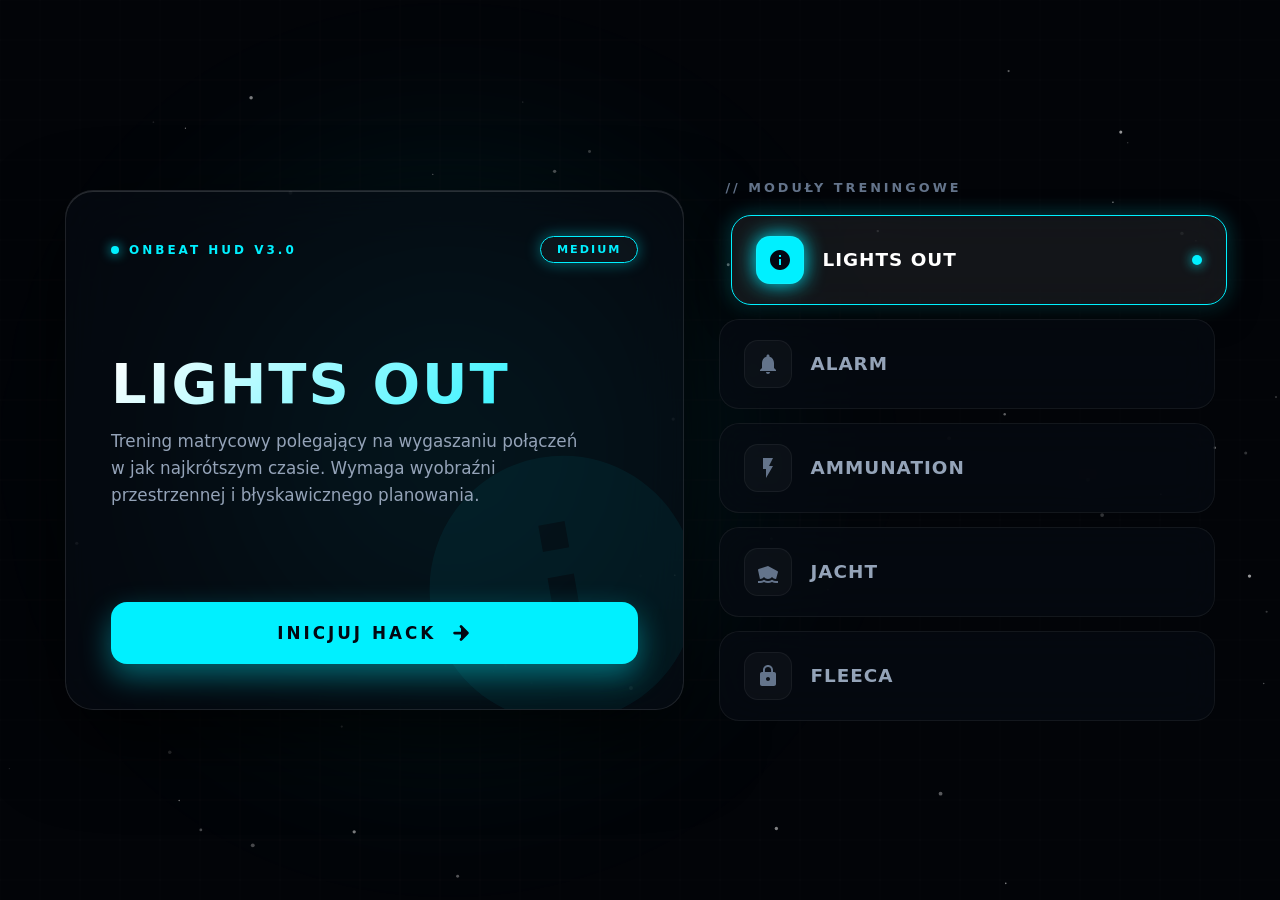
==== index.html @ 4d0a1294 "Update index.html" ====
<!DOCTYPE html>
<html lang="pl">
<head>
  <meta charset="UTF-8">
  <meta name="viewport" content="width=device-width, initial-scale=1.0">
  <title>ONBEAT.GG // CYBER SYSTEM 3.0</title>
  <style>
    :root {
      --primary: #00f0ff;
      --primary-glow: rgba(0, 240, 255, 0.4);
      --bg-dark: #020408;
      --panel-bg: rgba(8, 12, 20, 0.6);
      --border: rgba(255, 255, 255, 0.08);
      --font-main: 'Segoe UI', system-ui, -apple-system, sans-serif;
    }

    * {
      box-sizing: border-box;
      margin: 0;
      padding: 0;
      font-family: var(--font-main);
      user-select: none;
    }

    body {
      background-color: var(--bg-dark);
      color: #fff;
      min-height: 100vh;
      display: flex;
      align-items: center;
      justify-content: center;
      padding: 30px 20px;
      overflow-x: hidden;
      position: relative;
    }

    /* Ambient Spotlight */
    .ambient-glow {
      position: fixed;
      width: 700px;
      height: 700px;
      background: radial-gradient(circle, var(--primary-glow) 0%, transparent 70%);
      top: 50%;
      left: 35%;
      transform: translate(-50%, -50%);
      pointer-events: none;
      z-index: 0;
      transition: background 0.8s cubic-bezier(0.16, 1, 0.3, 1);
      filter: blur(100px);
      opacity: 0.5;
    }

    #bgCanvas {
      position: fixed;
      top: 0; left: 0;
      width: 100%; height: 100%;
      z-index: 0;
      pointer-events: none;
    }

    /* MAIN CONTAINER */
    .dashboard {
      position: relative;
      z-index: 1;
      width: 100%;
      max-width: 1150px;
      display: grid;
      grid-template-columns: 1.25fr 1fr;
      gap: 35px;
      align-items: center;
    }

    /* SHOWCASE PANEL (LEWY) */
    .showcase-panel {
      background: var(--panel-bg);
      backdrop-filter: blur(30px);
      -webkit-backdrop-filter: blur(30px);
      border: 1px solid rgba(255, 255, 255, 0.1);
      border-radius: 28px;
      padding: 45px;
      display: flex;
      flex-direction: column;
      justify-content: space-between;
      min-height: 520px;
      position: relative;
      overflow: hidden;
      box-shadow: 0 30px 80px rgba(0, 0, 0, 0.8), inset 0 1px 0 rgba(255, 255, 255, 0.15);
      transition: all 0.5s cubic-bezier(0.16, 1, 0.3, 1);
    }

    /* Holograficzne Tło w Panelu */
    .holo-bg-icon {
      position: absolute;
      right: -40px;
      bottom: -40px;
      width: 320px;
      height: 320px;
      color: var(--primary);
      opacity: 0.05;
      pointer-events: none;
      transition: all 0.6s ease;
      transform: rotate(-10deg);
    }

    .holo-bg-icon svg {
      width: 100%; height: 100%;
      fill: currentColor;
    }

    .showcase-header {
      display: flex;
      justify-content: space-between;
      align-items: center;
      z-index: 2;
    }

    .sys-tag {
      font-size: 0.75rem;
      font-weight: 800;
      letter-spacing: 3px;
      color: var(--primary);
      text-transform: uppercase;
      display: flex;
      align-items: center;
      gap: 10px;
      transition: color 0.5s ease;
    }

    .sys-dot {
      width: 8px;
      height: 8px;
      background-color: var(--primary);
      border-radius: 50%;
      box-shadow: 0 0 12px var(--primary);
      animation: pulse 1.8s infinite;
      transition: background-color 0.5s ease, box-shadow 0.5s ease;
    }

    @keyframes pulse {
      0%, 100% { opacity: 1; transform: scale(1); }
      50% { opacity: 0.3; transform: scale(0.8); }
    }

    .difficulty-badge {
      font-size: 0.7rem;
      font-weight: 900;
      letter-spacing: 2px;
      padding: 6px 16px;
      border-radius: 30px;
      text-transform: uppercase;
      background: rgba(255, 255, 255, 0.03);
      border: 1px solid var(--primary);
      color: var(--primary);
      box-shadow: 0 0 15px var(--primary-glow);
      transition: all 0.5s ease;
    }

    .showcase-content {
      margin: 40px 0;
      z-index: 2;
    }

    .showcase-title {
      font-size: 3.5rem;
      font-weight: 900;
      letter-spacing: 2px;
      text-transform: uppercase;
      line-height: 1;
      margin-bottom: 16px;
      background: linear-gradient(135deg, #ffffff 0%, var(--primary) 100%);
      -webkit-background-clip: text;
      -webkit-text-fill-color: transparent;
      transition: all 0.5s ease;
    }

    .showcase-desc {
      color: #94a3b8;
      font-size: 1.05rem;
      line-height: 1.6;
      max-width: 92%;
      font-weight: 400;
    }

    /* Przycisk Launchera */
    .launch-btn {
      display: flex;
      align-items: center;
      justify-content: center;
      gap: 14px;
      width: 100%;
      padding: 20px;
      background: var(--primary);
      color: #030712;
      font-size: 1.05rem;
      font-weight: 900;
      letter-spacing: 3px;
      text-transform: uppercase;
      text-decoration: none;
      border-radius: 16px;
      box-shadow: 0 12px 30px var(--primary-glow);
      transition: all 0.4s cubic-bezier(0.175, 0.885, 0.32, 1.275);
      z-index: 2;
      position: relative;
      overflow: hidden;
    }

    .launch-btn::before {
      content: '';
      position: absolute;
      top: 0; left: -100%;
      width: 100%; height: 100%;
      background: linear-gradient(90deg, transparent, rgba(255,255,255,0.4), transparent);
      transition: left 0.6s ease;
    }

    .launch-btn:hover::before {
      left: 100%;
    }

    .launch-btn:hover {
      transform: translateY(-4px) scale(1.02);
      box-shadow: 0 20px 40px var(--primary-glow);
      background: #ffffff;
    }

    .launch-btn svg {
      width: 22px;
      height: 22px;
      fill: currentColor;
      transition: transform 0.3s ease;
    }

    .launch-btn:hover svg {
      transform: translateX(6px);
    }

    /* SELECTOR PANEL (PRAWY) */
    .selector-panel {
      display: flex;
      flex-direction: column;
      gap: 14px;
    }

    .selector-title {
      font-size: 0.8rem;
      font-weight: 800;
      letter-spacing: 3px;
      color: #64748b;
      text-transform: uppercase;
      margin-bottom: 6px;
      padding-left: 6px;
    }

    .option-card {
      background: var(--panel-bg);
      backdrop-filter: blur(20px);
      -webkit-backdrop-filter: blur(20px);
      border: 1px solid rgba(255, 255, 255, 0.06);
      border-radius: 20px;
      padding: 20px 24px;
      display: flex;
      align-items: center;
      justify-content: space-between;
      cursor: pointer;
      transition: all 0.35s cubic-bezier(0.16, 1, 0.3, 1);
      position: relative;
      overflow: hidden;
    }

    .option-info {
      display: flex;
      align-items: center;
      gap: 18px;
    }

    .option-icon {
      width: 48px;
      height: 48px;
      border-radius: 14px;
      background: rgba(255, 255, 255, 0.03);
      border: 1px solid rgba(255, 255, 255, 0.05);
      display: flex;
      align-items: center;
      justify-content: center;
      color: #64748b;
      transition: all 0.35s ease;
    }

    .option-icon svg {
      width: 24px;
      height: 24px;
      fill: currentColor;
    }

    .option-name {
      font-size: 1.15rem;
      font-weight: 800;
      letter-spacing: 1px;
      color: #94a3b8;
      transition: color 0.35s ease;
    }

    /* Stan Aktywny / Hover */
    .option-card:hover {
      background: rgba(255, 255, 255, 0.05);
      border-color: rgba(255, 255, 255, 0.15);
      transform: translateX(8px);
    }

    .option-card.active {
      background: rgba(255, 255, 255, 0.07);
      border-color: var(--opt-color);
      box-shadow: 0 10px 30px rgba(0, 0, 0, 0.5), 0 0 20px var(--opt-glow);
      transform: translateX(12px);
    }

    .option-card.active .option-icon {
      background: var(--opt-color);
      color: #030712;
      box-shadow: 0 0 20px var(--opt-color);
    }

    .option-card.active .option-name {
      color: #ffffff;
    }

    .active-indicator {
      width: 10px;
      height: 10px;
      border-radius: 50%;
      background: var(--opt-color);
      opacity: 0;
      box-shadow: 0 0 12px var(--opt-color);
      transition: all 0.35s ease;
      transform: scale(0.5);
    }

    .option-card.active .active-indicator {
      opacity: 1;
      transform: scale(1);
    }

    @media (max-width: 950px) {
      .dashboard { grid-template-columns: 1fr; }
      .showcase-panel { min-height: auto; padding: 35px; }
      .showcase-title { font-size: 2.6rem; }
      .option-card.active { transform: translateX(0) translateY(-4px); }
    }
  </style>
</head>
<body>

  <div class="ambient-glow" id="ambientGlow"></div>
  <canvas id="bgCanvas"></canvas>

  <div class="dashboard">

    <!-- SHOWCASE PANEL (LEWY) -->
    <div class="showcase-panel" id="showcasePanel">
      
      <div class="holo-bg-icon" id="holoBg">
        <svg id="holoSvg" viewBox="0 0 24 24"><path d="M12 2C6.48 2 2 6.48 2 12s4.48 10 10 10 10-4.48 10-10S17.52 2 12 2zm1 15h-2v-6h2v6zm0-8h-2V7h2v2z"/></svg>
      </div>

      <div class="showcase-header">
        <div class="sys-tag">
          <div class="sys-dot"></div> ONBEAT HUD v3.0
        </div>
        <div class="difficulty-badge" id="diffBadge">MEDIUM</div>
      </div>

      <div class="showcase-content">
        <h1 class="showcase-title" id="showcaseTitle">LIGHTS OUT</h1>
        <p class="showcase-desc" id="showcaseDesc">
          Trening matrycowy polegający na wygaszaniu połączeń w jak najkrótszym czasie. Wymaga wyobraźni przestrzennej i błyskawicznego planowania.
        </p>
      </div>

      <a href="lightsout/index.html" class="launch-btn" id="launchBtn">
        <span>INICJUJ HACK</span>
        <svg viewBox="0 0 24 24"><path d="M5 12h14M12 5l7 7-7 7" stroke="currentColor" stroke-width="3" stroke-linecap="round" stroke-linejoin="round"/></svg>
      </a>
    </div>

    <!-- SELECTOR PANEL (PRAWY) -->
    <div class="selector-panel">
      <div class="selector-title">// MODUŁY TRENINGOWE</div>

      <!-- 1. Lights Out -->
      <div class="option-card active" style="--opt-color: #00f0ff; --opt-glow: rgba(0, 240, 255, 0.3);" 
           data-title="LIGHTS OUT" 
           data-desc="Trening matrycowy polegający na wygaszaniu połączeń w jak najkrótszym czasie. Wymaga wyobraźni przestrzennej i błyskawicznego planowania."
           data-diff="MEDIUM"
           data-color="#00f0ff"
           data-glow="rgba(0, 240, 255, 0.4)"
           data-href="lightsout/index.html"
           data-svg='<path d="M12 2C6.48 2 2 6.48 2 12s4.48 10 10 10 10-4.48 10-10S17.52 2 12 2zm1 15h-2v-6h2v6zm0-8h-2V7h2v2z"/>'>
        <div class="option-info">
          <div class="option-icon">
            <svg viewBox="0 0 24 24"><path d="M12 2C6.48 2 2 6.48 2 12s4.48 10 10 10 10-4.48 10-10S17.52 2 12 2zm1 15h-2v-6h2v6zm0-8h-2V7h2v2z"/></svg>
          </div>
          <div class="option-name">LIGHTS OUT</div>
        </div>
        <div class="active-indicator"></div>
      </div>

      <!-- 2. Alarm -->
      <div class="option-card" style="--opt-color: #ffe600; --opt-glow: rgba(255, 230, 0, 0.3);" 
           data-title="ALARM" 
           data-desc="Test pamięci krótkotrwałej i odtwarzanie sekwencji sygnałów ostrzegawczych pod narzuconą presją zapisu danych."
           data-diff="EASY"
           data-color="#ffe600"
           data-glow="rgba(255, 230, 0, 0.4)"
           data-href="alarm/index.html"
           data-svg='<path d="M12 22c1.1 0 2-.9 2-2h-4c0 1.1.9 2 2 2zm6-6v-5c0-3.07-1.63-5.64-4.5-6.32V4c0-.83-.67-1.5-1.5-1.5s-1.5.67-1.5 1.5v.68C7.64 5.36 6 7.92 6 11v5l-2 2v1h16v-1l-2-2z"/>'>
        <div class="option-info">
          <div class="option-icon">
            <svg viewBox="0 0 24 24"><path d="M12 22c1.1 0 2-.9 2-2h-4c0 1.1.9 2 2 2zm6-6v-5c0-3.07-1.63-5.64-4.5-6.32V4c0-.83-.67-1.5-1.5-1.5s-1.5.67-1.5 1.5v.68C7.64 5.36 6 7.92 6 11v5l-2 2v1h16v-1l-2-2z"/></svg>
          </div>
          <div class="option-name">ALARM</div>
        </div>
        <div class="active-indicator"></div>
      </div>

      <!-- 3. Ammunation -->
      <div class="option-card" style="--opt-color: #ff007f; --opt-glow: rgba(255, 0, 127, 0.3);" 
           data-title="AMMUNATION" 
           data-desc="Maksymalny test czasu reakcji oraz koordynacji. Wymaga wyeliminowania celów w ułamkach sekund."
           data-diff="HARD"
           data-color="#ff007f"
           data-glow="rgba(255, 0, 127, 0.4)"
           data-href="ammunation/index.html"
           data-svg='<path d="M7 2v11h3v9l7-12h-4l4-8z"/>'>
        <div class="option-info">
          <div class="option-icon">
            <svg viewBox="0 0 24 24"><path d="M7 2v11h3v9l7-12h-4l4-8z"/></svg>
          </div>
          <div class="option-name">AMMUNATION</div>
        </div>
        <div class="active-indicator"></div>
      </div>

      <!-- 4. Jacht -->
      <div class="option-card" style="--opt-color: #ff3355; --opt-glow: rgba(255, 51, 85, 0.3);" 
           data-title="JACHT" 
           data-desc="Przełamywanie szyfrów morskich systemów nawigacji. Złożony ciąg sekwencyjny dla zaawansowanych."
           data-diff="HARD"
           data-color="#ff3355"
           data-glow="rgba(255, 51, 85, 0.4)"
           data-href="jacht/index.html"
           data-svg='<path d="M20 21c-1.39 0-2.78-.47-4-1.32-2.44 1.71-5.56 1.71-8 0C6.78 20.53 5.39 21 4 21H2v2h2c1.38 0 2.74-.35 4-.99 2.52 1.29 5.48 1.29 8 0 1.26.65 2.62.99 4 .99h2v-2h-2zM3.95 19H4c1.6 0 3.02-.88 4-2 .98 1.12 2.4 2 4 2s3.02-.88 4-2c.98 1.12 2.4 2 4 2h.05l1.89-6.68c.08-.26.06-.54-.06-.78s-.34-.42-.6-.5L12 6.08 2.72 9.04c-.26.08-.47.26-.6.5s-.14.52-.06.78L3.95 19z"/>'>
        <div class="option-info">
          <div class="option-icon">
            <svg viewBox="0 0 24 24"><path d="M20 21c-1.39 0-2.78-.47-4-1.32-2.44 1.71-5.56 1.71-8 0C6.78 20.53 5.39 21 4 21H2v2h2c1.38 0 2.74-.35 4-.99 2.52 1.29 5.48 1.29 8 0 1.26.65 2.62.99 4 .99h2v-2h-2zM3.95 19H4c1.6 0 3.02-.88 4-2 .98 1.12 2.4 2 4 2s3.02-.88 4-2c.98 1.12 2.4 2 4 2h.05l1.89-6.68c.08-.26.06-.54-.06-.78s-.34-.42-.6-.5L12 6.08 2.72 9.04c-.26.08-.47.26-.6.5s-.14.52-.06.78L3.95 19z"/></svg>
          </div>
          <div class="option-name">JACHT</div>
        </div>
        <div class="active-indicator"></div>
      </div>

      <!-- 5. Fleeca -->
      <div class="option-card" style="--opt-color: #00ff66; --opt-glow: rgba(0, 255, 102, 0.3);" 
           data-title="FLEECA" 
           data-desc="Symulacja przełamywania zabezpieczeń skarbca banku Fleeca. Połączenie precyzji i zimnej krwi."
           data-diff="MEDIUM"
           data-color="#00ff66"
           data-glow="rgba(0, 255, 102, 0.4)"
           data-href="fleeca/index.html"
           data-svg='<path d="M18 8h-1V6c0-2.76-2.24-5-5-5S7 3.24 7 6v2H6c-1.1 0-2 .9-2 2v10c0 1.1.9 2 2 2h12c1.1 0 2-.9 2-2V10c0-1.1-.9-2-2-2zm-6 9c-1.1 0-2-.9-2-2s.9-2 2-2 2 .9 2 2-.9 2-2 2zm3.1-9H8.9V6c0-1.71 1.39-3 3.1-3 1.71 0 3.1 1.29 3.1 3v2z"/>'>
        <div class="option-info">
          <div class="option-icon">
            <svg viewBox="0 0 24 24"><path d="M18 8h-1V6c0-2.76-2.24-5-5-5S7 3.24 7 6v2H6c-1.1 0-2 .9-2 2v10c0 1.1.9 2 2 2h12c1.1 0 2-.9 2-2V10c0-1.1-.9-2-2-2zm-6 9c-1.1 0-2-.9-2-2s.9-2 2-2 2 .9 2 2-.9 2-2 2zm3.1-9H8.9V6c0-1.71 1.39-3 3.1-3 1.71 0 3.1 1.29 3.1 3v2z"/></svg>
          </div>
          <div class="option-name">FLEECA</div>
        </div>
        <div class="active-indicator"></div>
      </div>

    </div>

  </div>

  <script>
    // PRZEŁĄCZANIE ORAZ ANIMACJE HUD
    const options = document.querySelectorAll('.option-card');
    const showcaseTitle = document.getElementById('showcaseTitle');
    const showcaseDesc = document.getElementById('showcaseDesc');
    const diffBadge = document.getElementById('diffBadge');
    const launchBtn = document.getElementById('launchBtn');
    const holoSvg = document.getElementById('hologramSvg') || document.querySelector('#holoBg svg');
    const root = document.documentElement;

    options.forEach(option => {
      option.addEventListener('mouseenter', () => activateModule(option));
      option.addEventListener('click', () => {
        window.location.href = option.dataset.href;
      });
    });

    function activateModule(elem) {
      if(elem.classList.contains('active')) return;

      options.forEach(o => o.classList.remove('active'));
      elem.classList.add('active');

      const title = elem.dataset.title;
      const desc = elem.dataset.desc;
      const diff = elem.dataset.diff;
      const color = elem.dataset.color;
      const glow = elem.dataset.glow;
      const href = elem.dataset.href;
      const svgContent = elem.dataset.svg;

      // Efekt Micro-Fadingu
      showcaseTitle.style.opacity = '0';
      showcaseDesc.style.opacity = '0';

      setTimeout(() => {
        showcaseTitle.textContent = title;
        showcaseDesc.textContent = desc;
        diffBadge.textContent = diff;
        launchBtn.href = href;
        holoSvg.innerHTML = svgContent;

        showcaseTitle.style.opacity = '1';
        showcaseDesc.style.opacity = '1';
      }, 150);

      root.style.setProperty('--primary', color);
      root.style.setProperty('--primary-glow', glow);
    }

    // INTERAKTYWNE TŁO CANVAS Z LASERAMI I MYSZKĄ
    const canvas = document.getElementById('bgCanvas');
    const ctx = canvas.getContext('2d');

    let mouse = { x: null, y: null };

    window.addEventListener('mousemove', (e) => {
      mouse.x = e.clientX;
      mouse.y = e.clientY;
    });

    function resize() {
      canvas.width = window.innerWidth;
      canvas.height = window.innerHeight;
    }
    window.addEventListener('resize', resize);
    resize();

    class Particle {
      constructor() {
        this.reset();
      }
      reset() {
        this.x = Math.random() * canvas.width;
        this.y = Math.random() * canvas.height;
        this.size = Math.random() * 1.5 + 0.5;
        this.speedX = (Math.random() - 0.5) * 0.4;
        this.speedY = (Math.random() - 0.5) * 0.4;
        this.alpha = Math.random() * 0.5 + 0.1;
      }
      update() {
        this.x += this.speedX;
        this.y += this.speedY;

        if (mouse.x && mouse.y) {
          let dx = mouse.x - this.x;
          let dy = mouse.y - this.y;
          let dist = Math.sqrt(dx * dx + dy * dy);
          if (dist < 120) {
            this.x -= dx * 0.015;
            this.y -= dy * 0.015;
          }
        }

        if (this.x < 0 || this.x > canvas.width || this.y < 0 || this.y > canvas.height) this.reset();
      }
      draw() {
        ctx.fillStyle = `rgba(255, 255, 255, ${this.alpha})`;
        ctx.beginPath();
        ctx.arc(this.x, this.y, this.size, 0, Math.PI * 2);
        ctx.fill();
      }
    }

    const particles = Array.from({ length: 60 }, () => new Particle());

    function renderBg() {
      ctx.clearRect(0, 0, canvas.width, canvas.height);

      // Siatka cyfrowa
      ctx.strokeStyle = 'rgba(255, 255, 255, 0.015)';
      ctx.lineWidth = 1;
      for (let x = 0; x < canvas.width; x += 40) {
        ctx.beginPath();
        ctx.moveTo(x, 0);
        ctx.lineTo(x, canvas.height);
        ctx.stroke();
      }
      for (let y = 0; y < canvas.height; y += 40) {
        ctx.beginPath();
        ctx.moveTo(0, y);
        ctx.lineTo(canvas.width, y);
        ctx.stroke();
      }

      particles.forEach(p => { p.update(); p.draw(); });
      requestAnimationFrame(renderBg);
    }
    renderBg();
  </script>

</body>
</html>
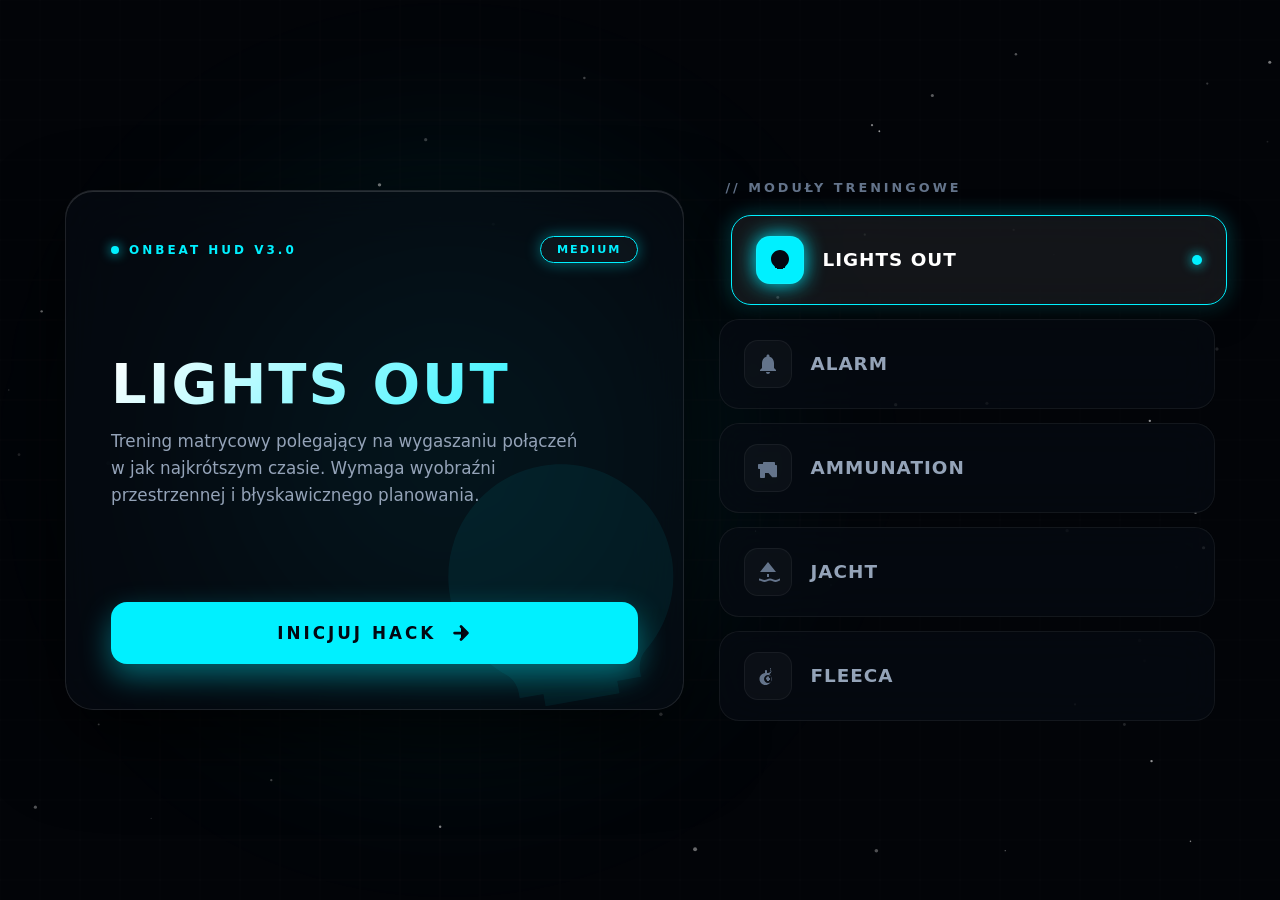
==== commit 5bcac86c: "Update index.html" ====
--- a/index.html
+++ b/index.html
@@ -3,7 +3,7 @@
 <head>
   <meta charset="UTF-8">
   <meta name="viewport" content="width=device-width, initial-scale=1.0">
-  <title>ONBEAT.GG // CYBER SYSTEM 3.0</title>
+  <title>ONBEAT.GG // Hacks System</title>
   <style>
     :root {
       --primary: #00f0ff;
@@ -91,12 +91,12 @@
     /* Holograficzne Tło w Panelu */
     .holo-bg-icon {
       position: absolute;
-      right: -40px;
-      bottom: -40px;
-      width: 320px;
-      height: 320px;
+      right: -30px;
+      bottom: -30px;
+      width: 300px;
+      height: 300px;
       color: var(--primary);
-      opacity: 0.05;
+      opacity: 0.06;
       pointer-events: none;
       transition: all 0.6s ease;
       transform: rotate(-10deg);
@@ -226,7 +226,7 @@
     .launch-btn svg {
       width: 22px;
       height: 22px;
-      fill: currentColor;
+      fill: stroke;
       transition: transform 0.3s ease;
     }
 
@@ -359,7 +359,7 @@
     <div class="showcase-panel" id="showcasePanel">
       
       <div class="holo-bg-icon" id="holoBg">
-        <svg id="holoSvg" viewBox="0 0 24 24"><path d="M12 2C6.48 2 2 6.48 2 12s4.48 10 10 10 10-4.48 10-10S17.52 2 12 2zm1 15h-2v-6h2v6zm0-8h-2V7h2v2z"/></svg>
+        <svg id="holoSvg" viewBox="0 0 24 24"><path d="M9 21h6v-2H9v2zm3-19C7.03 2 3 6.03 3 11c0 2.8 1.29 5.3 3.32 6.96.48.39.75.98.75 1.6V20h9.86v-.44c0-.62.27-1.21.75-1.6C19.71 16.3 21 13.8 21 11c0-4.97-4.03-9-9-9z"/></svg>
       </div>
 
       <div class="showcase-header">
@@ -386,7 +386,7 @@
     <div class="selector-panel">
       <div class="selector-title">// MODUŁY TRENINGOWE</div>
 
-      <!-- 1. Lights Out -->
+      <!-- 1. Lights Out (Żarówka) -->
       <div class="option-card active" style="--opt-color: #00f0ff; --opt-glow: rgba(0, 240, 255, 0.3);" 
            data-title="LIGHTS OUT" 
            data-desc="Trening matrycowy polegający na wygaszaniu połączeń w jak najkrótszym czasie. Wymaga wyobraźni przestrzennej i błyskawicznego planowania."
@@ -394,17 +394,17 @@
            data-color="#00f0ff"
            data-glow="rgba(0, 240, 255, 0.4)"
            data-href="lightsout/index.html"
-           data-svg='<path d="M12 2C6.48 2 2 6.48 2 12s4.48 10 10 10 10-4.48 10-10S17.52 2 12 2zm1 15h-2v-6h2v6zm0-8h-2V7h2v2z"/>'>
+           data-svg='<path d="M9 21h6v-2H9v2zm3-19C7.03 2 3 6.03 3 11c0 2.8 1.29 5.3 3.32 6.96.48.39.75.98.75 1.6V20h9.86v-.44c0-.62.27-1.21.75-1.6C19.71 16.3 21 13.8 21 11c0-4.97-4.03-9-9-9z"/>'>
         <div class="option-info">
           <div class="option-icon">
-            <svg viewBox="0 0 24 24"><path d="M12 2C6.48 2 2 6.48 2 12s4.48 10 10 10 10-4.48 10-10S17.52 2 12 2zm1 15h-2v-6h2v6zm0-8h-2V7h2v2z"/></svg>
+            <svg viewBox="0 0 24 24"><path d="M9 21h6v-2H9v2zm3-19C7.03 2 3 6.03 3 11c0 2.8 1.29 5.3 3.32 6.96.48.39.75.98.75 1.6V20h9.86v-.44c0-.62.27-1.21.75-1.6C19.71 16.3 21 13.8 21 11c0-4.97-4.03-9-9-9z"/></svg>
           </div>
           <div class="option-name">LIGHTS OUT</div>
         </div>
         <div class="active-indicator"></div>
       </div>
 
-      <!-- 2. Alarm -->
+      <!-- 2. Alarm (Dzwonek / Syrena) -->
       <div class="option-card" style="--opt-color: #ffe600; --opt-glow: rgba(255, 230, 0, 0.3);" 
            data-title="ALARM" 
            data-desc="Test pamięci krótkotrwałej i odtwarzanie sekwencji sygnałów ostrzegawczych pod narzuconą presją zapisu danych."
@@ -422,7 +422,7 @@
         <div class="active-indicator"></div>
       </div>
 
-      <!-- 3. Ammunation -->
+      <!-- 3. Ammunation (Pistolet) -->
       <div class="option-card" style="--opt-color: #ff007f; --opt-glow: rgba(255, 0, 127, 0.3);" 
            data-title="AMMUNATION" 
            data-desc="Maksymalny test czasu reakcji oraz koordynacji. Wymaga wyeliminowania celów w ułamkach sekund."
@@ -430,17 +430,17 @@
            data-color="#ff007f"
            data-glow="rgba(255, 0, 127, 0.4)"
            data-href="ammunation/index.html"
-           data-svg='<path d="M7 2v11h3v9l7-12h-4l4-8z"/>'>
+           data-svg='<path d="M21 9h-2V7c0-.55-.45-1-1-1H8c-.55 0-1 .45-1 1v1H3c-.55 0-1 .45-1 1v3c0 .55.45 1 1 1h1v8c0 .55.45 1 1 1h3c.55 0 1-.45 1-1v-4h3.5l3.5 4c.2.23.5.36.81.36H20c.55 0 1-.45 1-1V10c0-.55-.45-1-1-1z"/>'>
         <div class="option-info">
           <div class="option-icon">
-            <svg viewBox="0 0 24 24"><path d="M7 2v11h3v9l7-12h-4l4-8z"/></svg>
+            <svg viewBox="0 0 24 24"><path d="M21 9h-2V7c0-.55-.45-1-1-1H8c-.55 0-1 .45-1 1v1H3c-.55 0-1 .45-1 1v3c0 .55.45 1 1 1h1v8c0 .55.45 1 1 1h3c.55 0 1-.45 1-1v-4h3.5l3.5 4c.2.23.5.36.81.36H20c.55 0 1-.45 1-1V10c0-.55-.45-1-1-1z"/></svg>
           </div>
           <div class="option-name">AMMUNATION</div>
         </div>
         <div class="active-indicator"></div>
       </div>
 
-      <!-- 4. Jacht -->
+      <!-- 4. Jacht (Łódź / Jacht) -->
       <div class="option-card" style="--opt-color: #ff3355; --opt-glow: rgba(255, 51, 85, 0.3);" 
            data-title="JACHT" 
            data-desc="Przełamywanie szyfrów morskich systemów nawigacji. Złożony ciąg sekwencyjny dla zaawansowanych."
@@ -448,17 +448,17 @@
            data-color="#ff3355"
            data-glow="rgba(255, 51, 85, 0.4)"
            data-href="jacht/index.html"
-           data-svg='<path d="M20 21c-1.39 0-2.78-.47-4-1.32-2.44 1.71-5.56 1.71-8 0C6.78 20.53 5.39 21 4 21H2v2h2c1.38 0 2.74-.35 4-.99 2.52 1.29 5.48 1.29 8 0 1.26.65 2.62.99 4 .99h2v-2h-2zM3.95 19H4c1.6 0 3.02-.88 4-2 .98 1.12 2.4 2 4 2s3.02-.88 4-2c.98 1.12 2.4 2 4 2h.05l1.89-6.68c.08-.26.06-.54-.06-.78s-.34-.42-.6-.5L12 6.08 2.72 9.04c-.26.08-.47.26-.6.5s-.14.52-.06.78L3.95 19z"/>'>
+           data-svg='<path d="M3 18.5C5 18.5 6.5 20 8.5 20s3.5-1.5 5.5-1.5 3.5 1.5 5.5 1.5 3.5-1.5 4.5-1.5v2c-1 0-2.5 1.5-4.5 1.5s-3.5-1.5-5.5-1.5-3.5 1.5-5.5 1.5S5 20.5 3 20.5v-2zM12 2l8 10H4l8-10zm-1 12h2v3h-2v-3z"/>'>
         <div class="option-info">
           <div class="option-icon">
-            <svg viewBox="0 0 24 24"><path d="M20 21c-1.39 0-2.78-.47-4-1.32-2.44 1.71-5.56 1.71-8 0C6.78 20.53 5.39 21 4 21H2v2h2c1.38 0 2.74-.35 4-.99 2.52 1.29 5.48 1.29 8 0 1.26.65 2.62.99 4 .99h2v-2h-2zM3.95 19H4c1.6 0 3.02-.88 4-2 .98 1.12 2.4 2 4 2s3.02-.88 4-2c.98 1.12 2.4 2 4 2h.05l1.89-6.68c.08-.26.06-.54-.06-.78s-.34-.42-.6-.5L12 6.08 2.72 9.04c-.26.08-.47.26-.6.5s-.14.52-.06.78L3.95 19z"/></svg>
+            <svg viewBox="0 0 24 24"><path d="M3 18.5C5 18.5 6.5 20 8.5 20s3.5-1.5 5.5-1.5 3.5 1.5 5.5 1.5 3.5-1.5 4.5-1.5v2c-1 0-2.5 1.5-4.5 1.5s-3.5-1.5-5.5-1.5-3.5 1.5-5.5 1.5S5 20.5 3 20.5v-2zM12 2l8 10H4l8-10zm-1 12h2v3h-2v-3z"/></svg>
           </div>
           <div class="option-name">JACHT</div>
         </div>
         <div class="active-indicator"></div>
       </div>
 
-      <!-- 5. Fleeca -->
+      <!-- 5. Fleeca (Worek pieniędzy) -->
       <div class="option-card" style="--opt-color: #00ff66; --opt-glow: rgba(0, 255, 102, 0.3);" 
            data-title="FLEECA" 
            data-desc="Symulacja przełamywania zabezpieczeń skarbca banku Fleeca. Połączenie precyzji i zimnej krwi."
@@ -466,10 +466,10 @@
            data-color="#00ff66"
            data-glow="rgba(0, 255, 102, 0.4)"
            data-href="fleeca/index.html"
-           data-svg='<path d="M18 8h-1V6c0-2.76-2.24-5-5-5S7 3.24 7 6v2H6c-1.1 0-2 .9-2 2v10c0 1.1.9 2 2 2h12c1.1 0 2-.9 2-2V10c0-1.1-.9-2-2-2zm-6 9c-1.1 0-2-.9-2-2s.9-2 2-2 2 .9 2 2-.9 2-2 2zm3.1-9H8.9V6c0-1.71 1.39-3 3.1-3 1.71 0 3.1 1.29 3.1 3v2z"/>'>
+           data-svg='<path d="M15 4c-.55 0-1 .45-1 1 0 .28.11.53.29.71l1.42 1.42c-1.31 1.05-3 1.71-4.71 1.83V7c0-.55-.45-1-1-1s-1 .45-1 1v2.04c-3.08.35-5.5 2.82-5.5 5.96 0 3.31 2.69 6 6 6s6-2.69 6-6c0-1.85-.84-3.51-2.17-4.63l1.46-1.46c.18-.18.29-.43.29-.71 0-.55-.45-1-1-1zM12 19c-2.21 0-4-1.79-4-4s1.79-4 4-4 4 1.79 4 4-1.79 4-4 4zm1-6.5h-2v1h-1v2h1v1.5h2v-1h1v-2h-1v-1.5z"/>'>
         <div class="option-info">
           <div class="option-icon">
-            <svg viewBox="0 0 24 24"><path d="M18 8h-1V6c0-2.76-2.24-5-5-5S7 3.24 7 6v2H6c-1.1 0-2 .9-2 2v10c0 1.1.9 2 2 2h12c1.1 0 2-.9 2-2V10c0-1.1-.9-2-2-2zm-6 9c-1.1 0-2-.9-2-2s.9-2 2-2 2 .9 2 2-.9 2-2 2zm3.1-9H8.9V6c0-1.71 1.39-3 3.1-3 1.71 0 3.1 1.29 3.1 3v2z"/></svg>
+            <svg viewBox="0 0 24 24"><path d="M15 4c-.55 0-1 .45-1 1 0 .28.11.53.29.71l1.42 1.42c-1.31 1.05-3 1.71-4.71 1.83V7c0-.55-.45-1-1-1s-1 .45-1 1v2.04c-3.08.35-5.5 2.82-5.5 5.96 0 3.31 2.69 6 6 6s6-2.69 6-6c0-1.85-.84-3.51-2.17-4.63l1.46-1.46c.18-.18.29-.43.29-.71 0-.55-.45-1-1-1zM12 19c-2.21 0-4-1.79-4-4s1.79-4 4-4 4 1.79 4 4-1.79 4-4 4zm1-6.5h-2v1h-1v2h1v1.5h2v-1h1v-2h-1v-1.5z"/></svg>
           </div>
           <div class="option-name">FLEECA</div>
         </div>
@@ -487,7 +487,7 @@
     const showcaseDesc = document.getElementById('showcaseDesc');
     const diffBadge = document.getElementById('diffBadge');
     const launchBtn = document.getElementById('launchBtn');
-    const holoSvg = document.getElementById('hologramSvg') || document.querySelector('#holoBg svg');
+    const holoSvg = document.getElementById('holoSvg');
     const root = document.documentElement;
 
     options.forEach(option => {
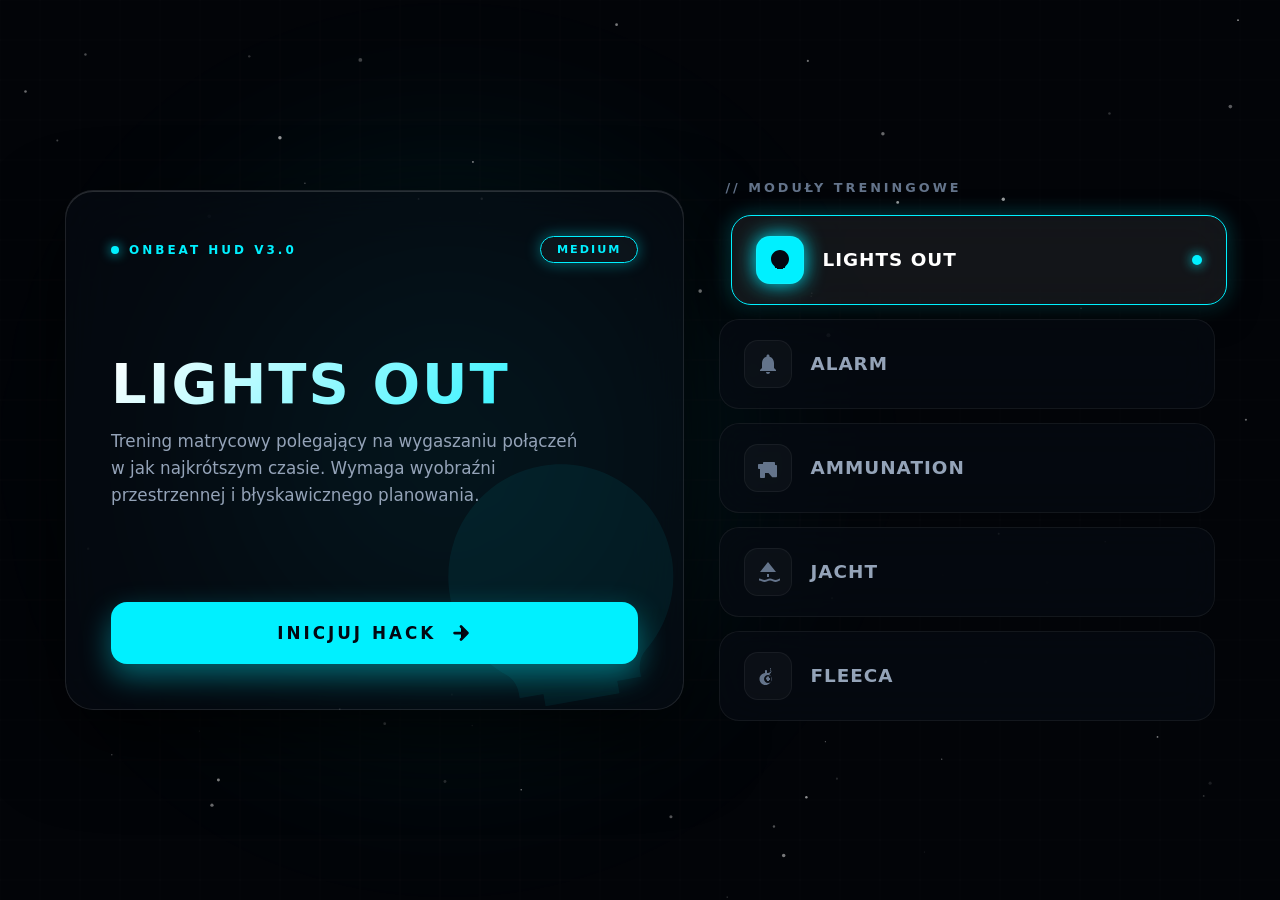
==== commit 209bb798: "Update index.html" ====
--- a/index.html
+++ b/index.html
@@ -393,7 +393,7 @@
            data-diff="MEDIUM"
            data-color="#00f0ff"
            data-glow="rgba(0, 240, 255, 0.4)"
-           data-href="lightsout/index.html"
+           data-href="lights-out/index.html"
            data-svg='<path d="M9 21h6v-2H9v2zm3-19C7.03 2 3 6.03 3 11c0 2.8 1.29 5.3 3.32 6.96.48.39.75.98.75 1.6V20h9.86v-.44c0-.62.27-1.21.75-1.6C19.71 16.3 21 13.8 21 11c0-4.97-4.03-9-9-9z"/>'>
         <div class="option-info">
           <div class="option-icon">
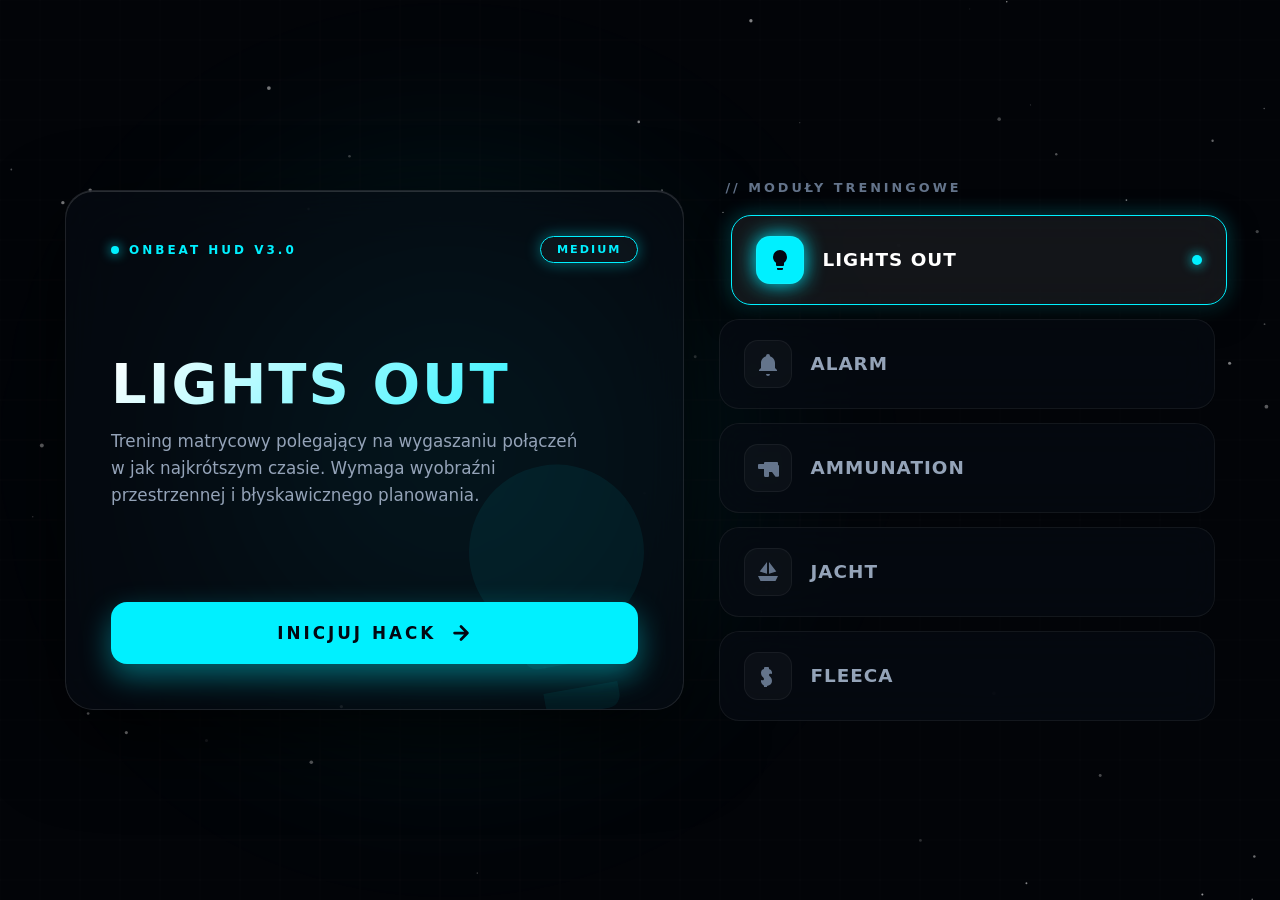
==== commit d6e6b858: "Update index.html" ====
--- a/index.html
+++ b/index.html
@@ -3,7 +3,7 @@
 <head>
   <meta charset="UTF-8">
   <meta name="viewport" content="width=device-width, initial-scale=1.0">
-  <title>ONBEAT.GG // Hacks System</title>
+  <title>ONBEAT.GG // CYBER SYSTEM 3.0</title>
   <style>
     :root {
       --primary: #00f0ff;
@@ -226,7 +226,6 @@
     .launch-btn svg {
       width: 22px;
       height: 22px;
-      fill: stroke;
       transition: transform 0.3s ease;
     }
 
@@ -359,7 +358,7 @@
     <div class="showcase-panel" id="showcasePanel">
       
       <div class="holo-bg-icon" id="holoBg">
-        <svg id="holoSvg" viewBox="0 0 24 24"><path d="M9 21h6v-2H9v2zm3-19C7.03 2 3 6.03 3 11c0 2.8 1.29 5.3 3.32 6.96.48.39.75.98.75 1.6V20h9.86v-.44c0-.62.27-1.21.75-1.6C19.71 16.3 21 13.8 21 11c0-4.97-4.03-9-9-9z"/></svg>
+        <svg id="holoSvg" viewBox="0 0 24 24"><path d="M12 2a7 7 0 0 0-7 7c0 2.38 1.19 4.47 3 5.74V17a1 1 0 0 0 1 1h6a1 1 0 0 0 1-1v-2.26c1.81-1.27 3-3.36 3-5.74a7 7 0 0 0-7-7M9 21a1 1 0 0 0 1 1h4a1 1 0 0 0 1-1v-1H9z"/></svg>
       </div>
 
       <div class="showcase-header">
@@ -378,7 +377,7 @@
 
       <a href="lightsout/index.html" class="launch-btn" id="launchBtn">
         <span>INICJUJ HACK</span>
-        <svg viewBox="0 0 24 24"><path d="M5 12h14M12 5l7 7-7 7" stroke="currentColor" stroke-width="3" stroke-linecap="round" stroke-linejoin="round"/></svg>
+        <svg viewBox="0 0 24 24"><path d="M5 12h14M12 5l7 7-7 7" stroke="currentColor" stroke-width="3" stroke-linecap="round" stroke-linejoin="round" fill="none"/></svg>
       </a>
     </div>
 
@@ -394,17 +393,17 @@
            data-color="#00f0ff"
            data-glow="rgba(0, 240, 255, 0.4)"
            data-href="lights-out/index.html"
-           data-svg='<path d="M9 21h6v-2H9v2zm3-19C7.03 2 3 6.03 3 11c0 2.8 1.29 5.3 3.32 6.96.48.39.75.98.75 1.6V20h9.86v-.44c0-.62.27-1.21.75-1.6C19.71 16.3 21 13.8 21 11c0-4.97-4.03-9-9-9z"/>'>
+           data-svg='<path d="M12 2a7 7 0 0 0-7 7c0 2.38 1.19 4.47 3 5.74V17a1 1 0 0 0 1 1h6a1 1 0 0 0 1-1v-2.26c1.81-1.27 3-3.36 3-5.74a7 7 0 0 0-7-7M9 21a1 1 0 0 0 1 1h4a1 1 0 0 0 1-1v-1H9z"/>'>
         <div class="option-info">
           <div class="option-icon">
-            <svg viewBox="0 0 24 24"><path d="M9 21h6v-2H9v2zm3-19C7.03 2 3 6.03 3 11c0 2.8 1.29 5.3 3.32 6.96.48.39.75.98.75 1.6V20h9.86v-.44c0-.62.27-1.21.75-1.6C19.71 16.3 21 13.8 21 11c0-4.97-4.03-9-9-9z"/></svg>
+            <svg viewBox="0 0 24 24"><path d="M12 2a7 7 0 0 0-7 7c0 2.38 1.19 4.47 3 5.74V17a1 1 0 0 0 1 1h6a1 1 0 0 0 1-1v-2.26c1.81-1.27 3-3.36 3-5.74a7 7 0 0 0-7-7M9 21a1 1 0 0 0 1 1h4a1 1 0 0 0 1-1v-1H9z"/></svg>
           </div>
           <div class="option-name">LIGHTS OUT</div>
         </div>
         <div class="active-indicator"></div>
       </div>
 
-      <!-- 2. Alarm (Dzwonek / Syrena) -->
+      <!-- 2. Alarm (Dzwonek) -->
       <div class="option-card" style="--opt-color: #ffe600; --opt-glow: rgba(255, 230, 0, 0.3);" 
            data-title="ALARM" 
            data-desc="Test pamięci krótkotrwałej i odtwarzanie sekwencji sygnałów ostrzegawczych pod narzuconą presją zapisu danych."
@@ -412,10 +411,10 @@
            data-color="#ffe600"
            data-glow="rgba(255, 230, 0, 0.4)"
            data-href="alarm/index.html"
-           data-svg='<path d="M12 22c1.1 0 2-.9 2-2h-4c0 1.1.9 2 2 2zm6-6v-5c0-3.07-1.63-5.64-4.5-6.32V4c0-.83-.67-1.5-1.5-1.5s-1.5.67-1.5 1.5v.68C7.64 5.36 6 7.92 6 11v5l-2 2v1h16v-1l-2-2z"/>'>
+           data-svg='<path d="M12 2a2 2 0 0 0-2 2v.29C7.12 5.14 5 7.82 5 11v5l-2 2v1h18v-1l-2-2v-5c0-3.18-2.12-5.86-5-6.71V4a2 2 0 0 0-2-2m-2 20a2 2 0 0 0 4 0z"/>'>
         <div class="option-info">
           <div class="option-icon">
-            <svg viewBox="0 0 24 24"><path d="M12 22c1.1 0 2-.9 2-2h-4c0 1.1.9 2 2 2zm6-6v-5c0-3.07-1.63-5.64-4.5-6.32V4c0-.83-.67-1.5-1.5-1.5s-1.5.67-1.5 1.5v.68C7.64 5.36 6 7.92 6 11v5l-2 2v1h16v-1l-2-2z"/></svg>
+            <svg viewBox="0 0 24 24"><path d="M12 2a2 2 0 0 0-2 2v.29C7.12 5.14 5 7.82 5 11v5l-2 2v1h18v-1l-2-2v-5c0-3.18-2.12-5.86-5-6.71V4a2 2 0 0 0-2-2m-2 20a2 2 0 0 0 4 0z"/></svg>
           </div>
           <div class="option-name">ALARM</div>
         </div>
@@ -430,17 +429,17 @@
            data-color="#ff007f"
            data-glow="rgba(255, 0, 127, 0.4)"
            data-href="ammunation/index.html"
-           data-svg='<path d="M21 9h-2V7c0-.55-.45-1-1-1H8c-.55 0-1 .45-1 1v1H3c-.55 0-1 .45-1 1v3c0 .55.45 1 1 1h1v8c0 .55.45 1 1 1h3c.55 0 1-.45 1-1v-4h3.5l3.5 4c.2.23.5.36.81.36H20c.55 0 1-.45 1-1V10c0-.55-.45-1-1-1z"/>'>
+           data-svg='<path d="M22 9V7a1 1 0 0 0-1-1H9a1 1 0 0 0-1 1v1H3a1 1 0 0 0-1 1v3a1 1 0 0 0 1 1h5v6.5a1.5 1.5 0 0 0 1.5 1.5H12a1 1 0 0 0 1-1v-4h3l3.3 4.4a1 1 0 0 0 .8.4h1.9a1 1 0 0 0 1-1V10a1 1 0 0 0-1-1z"/>'>
         <div class="option-info">
           <div class="option-icon">
-            <svg viewBox="0 0 24 24"><path d="M21 9h-2V7c0-.55-.45-1-1-1H8c-.55 0-1 .45-1 1v1H3c-.55 0-1 .45-1 1v3c0 .55.45 1 1 1h1v8c0 .55.45 1 1 1h3c.55 0 1-.45 1-1v-4h3.5l3.5 4c.2.23.5.36.81.36H20c.55 0 1-.45 1-1V10c0-.55-.45-1-1-1z"/></svg>
+            <svg viewBox="0 0 24 24"><path d="M22 9V7a1 1 0 0 0-1-1H9a1 1 0 0 0-1 1v1H3a1 1 0 0 0-1 1v3a1 1 0 0 0 1 1h5v6.5a1.5 1.5 0 0 0 1.5 1.5H12a1 1 0 0 0 1-1v-4h3l3.3 4.4a1 1 0 0 0 .8.4h1.9a1 1 0 0 0 1-1V10a1 1 0 0 0-1-1z"/></svg>
           </div>
           <div class="option-name">AMMUNATION</div>
         </div>
         <div class="active-indicator"></div>
       </div>
 
-      <!-- 4. Jacht (Łódź / Jacht) -->
+      <!-- 4. Jacht (Jacht / Żaglówka) -->
       <div class="option-card" style="--opt-color: #ff3355; --opt-glow: rgba(255, 51, 85, 0.3);" 
            data-title="JACHT" 
            data-desc="Przełamywanie szyfrów morskich systemów nawigacji. Złożony ciąg sekwencyjny dla zaawansowanych."
@@ -448,17 +447,17 @@
            data-color="#ff3355"
            data-glow="rgba(255, 51, 85, 0.4)"
            data-href="jacht/index.html"
-           data-svg='<path d="M3 18.5C5 18.5 6.5 20 8.5 20s3.5-1.5 5.5-1.5 3.5 1.5 5.5 1.5 3.5-1.5 4.5-1.5v2c-1 0-2.5 1.5-4.5 1.5s-3.5-1.5-5.5-1.5-3.5 1.5-5.5 1.5S5 20.5 3 20.5v-2zM12 2l8 10H4l8-10zm-1 12h2v3h-2v-3z"/>'>
+           data-svg='<path d="M11 2v11.7l-7.3-2.1L11 2m2 0l7.3 9.6-7.3 2.1V2M2 16h20l-2.5 5h-15L2 16z"/>'>
         <div class="option-info">
           <div class="option-icon">
-            <svg viewBox="0 0 24 24"><path d="M3 18.5C5 18.5 6.5 20 8.5 20s3.5-1.5 5.5-1.5 3.5 1.5 5.5 1.5 3.5-1.5 4.5-1.5v2c-1 0-2.5 1.5-4.5 1.5s-3.5-1.5-5.5-1.5-3.5 1.5-5.5 1.5S5 20.5 3 20.5v-2zM12 2l8 10H4l8-10zm-1 12h2v3h-2v-3z"/></svg>
+            <svg viewBox="0 0 24 24"><path d="M11 2v11.7l-7.3-2.1L11 2m2 0l7.3 9.6-7.3 2.1V2M2 16h20l-2.5 5h-15L2 16z"/></svg>
           </div>
           <div class="option-name">JACHT</div>
         </div>
         <div class="active-indicator"></div>
       </div>
 
-      <!-- 5. Fleeca (Worek pieniędzy) -->
+      <!-- 5. Fleeca (Worek z kasą) -->
       <div class="option-card" style="--opt-color: #00ff66; --opt-glow: rgba(0, 255, 102, 0.3);" 
            data-title="FLEECA" 
            data-desc="Symulacja przełamywania zabezpieczeń skarbca banku Fleeca. Połączenie precyzji i zimnej krwi."
@@ -466,10 +465,10 @@
            data-color="#00ff66"
            data-glow="rgba(0, 255, 102, 0.4)"
            data-href="fleeca/index.html"
-           data-svg='<path d="M15 4c-.55 0-1 .45-1 1 0 .28.11.53.29.71l1.42 1.42c-1.31 1.05-3 1.71-4.71 1.83V7c0-.55-.45-1-1-1s-1 .45-1 1v2.04c-3.08.35-5.5 2.82-5.5 5.96 0 3.31 2.69 6 6 6s6-2.69 6-6c0-1.85-.84-3.51-2.17-4.63l1.46-1.46c.18-.18.29-.43.29-.71 0-.55-.45-1-1-1zM12 19c-2.21 0-4-1.79-4-4s1.79-4 4-4 4 1.79 4 4-1.79 4-4 4zm1-6.5h-2v1h-1v2h1v1.5h2v-1h1v-2h-1v-1.5z"/>'>
+           data-svg='<path d="M15 3H9a1 1 0 0 0-1 1v1a4 4 0 0 0-3 3.86C5 12.8 8 13.5 8 15s-1.5 1.5-3 1v2.1A6 6 0 0 0 8 21.86V23h3v-1.06c3.26-.44 5-2.6 5-4.94 0-4-3-4.5-3-6s1.5-1.5 3-1V8A4 4 0 0 0 13 5V4a1 1 0 0 0-1-1z"/>'>
         <div class="option-info">
           <div class="option-icon">
-            <svg viewBox="0 0 24 24"><path d="M15 4c-.55 0-1 .45-1 1 0 .28.11.53.29.71l1.42 1.42c-1.31 1.05-3 1.71-4.71 1.83V7c0-.55-.45-1-1-1s-1 .45-1 1v2.04c-3.08.35-5.5 2.82-5.5 5.96 0 3.31 2.69 6 6 6s6-2.69 6-6c0-1.85-.84-3.51-2.17-4.63l1.46-1.46c.18-.18.29-.43.29-.71 0-.55-.45-1-1-1zM12 19c-2.21 0-4-1.79-4-4s1.79-4 4-4 4 1.79 4 4-1.79 4-4 4zm1-6.5h-2v1h-1v2h1v1.5h2v-1h1v-2h-1v-1.5z"/></svg>
+            <svg viewBox="0 0 24 24"><path d="M15 3H9a1 1 0 0 0-1 1v1a4 4 0 0 0-3 3.86C5 12.8 8 13.5 8 15s-1.5 1.5-3 1v2.1A6 6 0 0 0 8 21.86V23h3v-1.06c3.26-.44 5-2.6 5-4.94 0-4-3-4.5-3-6s1.5-1.5 3-1V8A4 4 0 0 0 13 5V4a1 1 0 0 0-1-1z"/></svg>
           </div>
           <div class="option-name">FLEECA</div>
         </div>
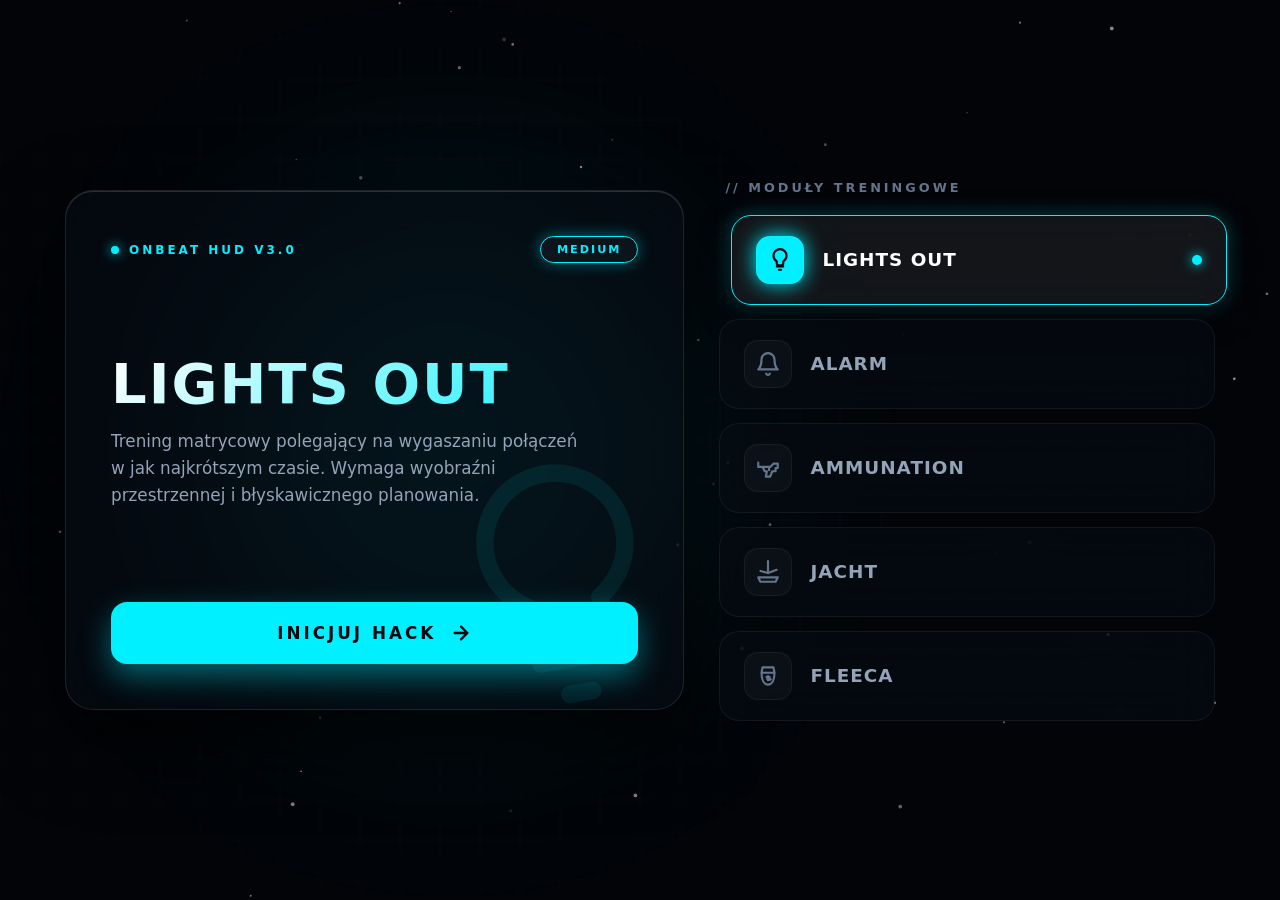
==== commit ba1b9044: "Update index.html" ====
--- a/index.html
+++ b/index.html
@@ -91,12 +91,12 @@
     /* Holograficzne Tło w Panelu */
     .holo-bg-icon {
       position: absolute;
-      right: -30px;
-      bottom: -30px;
-      width: 300px;
-      height: 300px;
+      right: -20px;
+      bottom: -20px;
+      width: 280px;
+      height: 280px;
       color: var(--primary);
-      opacity: 0.06;
+      opacity: 0.08;
       pointer-events: none;
       transition: all 0.6s ease;
       transform: rotate(-10deg);
@@ -104,7 +104,6 @@
 
     .holo-bg-icon svg {
       width: 100%; height: 100%;
-      fill: currentColor;
     }
 
     .showcase-header {
@@ -286,9 +285,8 @@
     }
 
     .option-icon svg {
-      width: 24px;
-      height: 24px;
-      fill: currentColor;
+      width: 26px;
+      height: 26px;
     }
 
     .option-name {
@@ -358,7 +356,9 @@
     <div class="showcase-panel" id="showcasePanel">
       
       <div class="holo-bg-icon" id="holoBg">
-        <svg id="holoSvg" viewBox="0 0 24 24"><path d="M12 2a7 7 0 0 0-7 7c0 2.38 1.19 4.47 3 5.74V17a1 1 0 0 0 1 1h6a1 1 0 0 0 1-1v-2.26c1.81-1.27 3-3.36 3-5.74a7 7 0 0 0-7-7M9 21a1 1 0 0 0 1 1h4a1 1 0 0 0 1-1v-1H9z"/></svg>
+        <svg id="holoSvg" viewBox="0 0 24 24" fill="none" stroke="currentColor" stroke-width="1.5" stroke-linecap="round" stroke-linejoin="round">
+          <path d="M9 18h6m-4 3h2M12 2a6 6 0 0 0-6 6c0 2.2 1.2 4.1 3 5.2V15a2 2 0 0 0 2 2h2a2 2 0 0 0 2-2v-1.8c1.8-1.1 3-3 3-5.2a6 6 0 0 0-6-6z"/>
+        </svg>
       </div>
 
       <div class="showcase-header">
@@ -377,7 +377,7 @@
 
       <a href="lightsout/index.html" class="launch-btn" id="launchBtn">
         <span>INICJUJ HACK</span>
-        <svg viewBox="0 0 24 24"><path d="M5 12h14M12 5l7 7-7 7" stroke="currentColor" stroke-width="3" stroke-linecap="round" stroke-linejoin="round" fill="none"/></svg>
+        <svg viewBox="0 0 24 24" fill="none" stroke="currentColor" stroke-width="2.5" stroke-linecap="round" stroke-linejoin="round"><path d="M5 12h14M12 5l7 7-7 7"/></svg>
       </a>
     </div>
 
@@ -385,25 +385,27 @@
     <div class="selector-panel">
       <div class="selector-title">// MODUŁY TRENINGOWE</div>
 
-      <!-- 1. Lights Out (Żarówka) -->
+      <!-- 1. Lights Out -->
       <div class="option-card active" style="--opt-color: #00f0ff; --opt-glow: rgba(0, 240, 255, 0.3);" 
            data-title="LIGHTS OUT" 
            data-desc="Trening matrycowy polegający na wygaszaniu połączeń w jak najkrótszym czasie. Wymaga wyobraźni przestrzennej i błyskawicznego planowania."
            data-diff="MEDIUM"
            data-color="#00f0ff"
            data-glow="rgba(0, 240, 255, 0.4)"
-           data-href="lights-out/index.html"
-           data-svg='<path d="M12 2a7 7 0 0 0-7 7c0 2.38 1.19 4.47 3 5.74V17a1 1 0 0 0 1 1h6a1 1 0 0 0 1-1v-2.26c1.81-1.27 3-3.36 3-5.74a7 7 0 0 0-7-7M9 21a1 1 0 0 0 1 1h4a1 1 0 0 0 1-1v-1H9z"/>'>
+           data-href="lightsout/index.html"
+           data-svg='<path d="M9 18h6m-4 3h2M12 2a6 6 0 0 0-6 6c0 2.2 1.2 4.1 3 5.2V15a2 2 0 0 0 2 2h2a2 2 0 0 0 2-2v-1.8c1.8-1.1 3-3 3-5.2a6 6 0 0 0-6-6z"/>'>
         <div class="option-info">
           <div class="option-icon">
-            <svg viewBox="0 0 24 24"><path d="M12 2a7 7 0 0 0-7 7c0 2.38 1.19 4.47 3 5.74V17a1 1 0 0 0 1 1h6a1 1 0 0 0 1-1v-2.26c1.81-1.27 3-3.36 3-5.74a7 7 0 0 0-7-7M9 21a1 1 0 0 0 1 1h4a1 1 0 0 0 1-1v-1H9z"/></svg>
+            <svg viewBox="0 0 24 24" fill="none" stroke="currentColor" stroke-width="2" stroke-linecap="round" stroke-linejoin="round">
+              <path d="M9 18h6m-4 3h2M12 2a6 6 0 0 0-6 6c0 2.2 1.2 4.1 3 5.2V15a2 2 0 0 0 2 2h2a2 2 0 0 0 2-2v-1.8c1.8-1.1 3-3 3-5.2a6 6 0 0 0-6-6z"/>
+            </svg>
           </div>
           <div class="option-name">LIGHTS OUT</div>
         </div>
         <div class="active-indicator"></div>
       </div>
 
-      <!-- 2. Alarm (Dzwonek) -->
+      <!-- 2. Alarm -->
       <div class="option-card" style="--opt-color: #ffe600; --opt-glow: rgba(255, 230, 0, 0.3);" 
            data-title="ALARM" 
            data-desc="Test pamięci krótkotrwałej i odtwarzanie sekwencji sygnałów ostrzegawczych pod narzuconą presją zapisu danych."
@@ -411,17 +413,19 @@
            data-color="#ffe600"
            data-glow="rgba(255, 230, 0, 0.4)"
            data-href="alarm/index.html"
-           data-svg='<path d="M12 2a2 2 0 0 0-2 2v.29C7.12 5.14 5 7.82 5 11v5l-2 2v1h18v-1l-2-2v-5c0-3.18-2.12-5.86-5-6.71V4a2 2 0 0 0-2-2m-2 20a2 2 0 0 0 4 0z"/>'>
+           data-svg='<path d="M18 8A6 6 0 0 0 6 8c0 7-3 9-3 9h18s-3-2-3-9M13.73 21a2 2 0 0 1-3.46 0"/>'>
         <div class="option-info">
           <div class="option-icon">
-            <svg viewBox="0 0 24 24"><path d="M12 2a2 2 0 0 0-2 2v.29C7.12 5.14 5 7.82 5 11v5l-2 2v1h18v-1l-2-2v-5c0-3.18-2.12-5.86-5-6.71V4a2 2 0 0 0-2-2m-2 20a2 2 0 0 0 4 0z"/></svg>
+            <svg viewBox="0 0 24 24" fill="none" stroke="currentColor" stroke-width="2" stroke-linecap="round" stroke-linejoin="round">
+              <path d="M18 8A6 6 0 0 0 6 8c0 7-3 9-3 9h18s-3-2-3-9M13.73 21a2 2 0 0 1-3.46 0"/>
+            </svg>
           </div>
           <div class="option-name">ALARM</div>
         </div>
         <div class="active-indicator"></div>
       </div>
 
-      <!-- 3. Ammunation (Pistolet) -->
+      <!-- 3. Ammunation (NOWA BROŃ/PISTOLET) -->
       <div class="option-card" style="--opt-color: #ff007f; --opt-glow: rgba(255, 0, 127, 0.3);" 
            data-title="AMMUNATION" 
            data-desc="Maksymalny test czasu reakcji oraz koordynacji. Wymaga wyeliminowania celów w ułamkach sekund."
@@ -429,17 +433,19 @@
            data-color="#ff007f"
            data-glow="rgba(255, 0, 127, 0.4)"
            data-href="ammunation/index.html"
-           data-svg='<path d="M22 9V7a1 1 0 0 0-1-1H9a1 1 0 0 0-1 1v1H3a1 1 0 0 0-1 1v3a1 1 0 0 0 1 1h5v6.5a1.5 1.5 0 0 0 1.5 1.5H12a1 1 0 0 0 1-1v-4h3l3.3 4.4a1 1 0 0 0 .8.4h1.9a1 1 0 0 0 1-1V10a1 1 0 0 0-1-1z"/>'>
+           data-svg='<path d="M3 11h11l3-3h4v4h-2v3h-3l-2 5h-4l1-5H9l-2-4H3v-4zM13 11v3"/>'>
         <div class="option-info">
           <div class="option-icon">
-            <svg viewBox="0 0 24 24"><path d="M22 9V7a1 1 0 0 0-1-1H9a1 1 0 0 0-1 1v1H3a1 1 0 0 0-1 1v3a1 1 0 0 0 1 1h5v6.5a1.5 1.5 0 0 0 1.5 1.5H12a1 1 0 0 0 1-1v-4h3l3.3 4.4a1 1 0 0 0 .8.4h1.9a1 1 0 0 0 1-1V10a1 1 0 0 0-1-1z"/></svg>
+            <svg viewBox="0 0 24 24" fill="none" stroke="currentColor" stroke-width="2" stroke-linecap="round" stroke-linejoin="round">
+              <path d="M3 11h11l3-3h4v4h-2v3h-3l-2 5h-4l1-5H9l-2-4H3v-4zM13 11v3"/>
+            </svg>
           </div>
           <div class="option-name">AMMUNATION</div>
         </div>
         <div class="active-indicator"></div>
       </div>
 
-      <!-- 4. Jacht (Jacht / Żaglówka) -->
+      <!-- 4. Jacht -->
       <div class="option-card" style="--opt-color: #ff3355; --opt-glow: rgba(255, 51, 85, 0.3);" 
            data-title="JACHT" 
            data-desc="Przełamywanie szyfrów morskich systemów nawigacji. Złożony ciąg sekwencyjny dla zaawansowanych."
@@ -447,17 +453,19 @@
            data-color="#ff3355"
            data-glow="rgba(255, 51, 85, 0.4)"
            data-href="jacht/index.html"
-           data-svg='<path d="M11 2v11.7l-7.3-2.1L11 2m2 0l7.3 9.6-7.3 2.1V2M2 16h20l-2.5 5h-15L2 16z"/>'>
+           data-svg='<path d="M12 2v11m0 0l-7-2 7 2zm0 0l8-3-8 3zM3 17h18l-2 4H5l-2-4z"/>'>
         <div class="option-info">
           <div class="option-icon">
-            <svg viewBox="0 0 24 24"><path d="M11 2v11.7l-7.3-2.1L11 2m2 0l7.3 9.6-7.3 2.1V2M2 16h20l-2.5 5h-15L2 16z"/></svg>
+            <svg viewBox="0 0 24 24" fill="none" stroke="currentColor" stroke-width="2" stroke-linecap="round" stroke-linejoin="round">
+              <path d="M12 2v11m0 0l-7-2 7 2zm0 0l8-3-8 3zM3 17h18l-2 4H5l-2-4z"/>
+            </svg>
           </div>
           <div class="option-name">JACHT</div>
         </div>
         <div class="active-indicator"></div>
       </div>
 
-      <!-- 5. Fleeca (Worek z kasą) -->
+      <!-- 5. Fleeca (NOWY WOREK Z KASĄ) -->
       <div class="option-card" style="--opt-color: #00ff66; --opt-glow: rgba(0, 255, 102, 0.3);" 
            data-title="FLEECA" 
            data-desc="Symulacja przełamywania zabezpieczeń skarbca banku Fleeca. Połączenie precyzji i zimnej krwi."
@@ -465,10 +473,12 @@
            data-color="#00ff66"
            data-glow="rgba(0, 255, 102, 0.4)"
            data-href="fleeca/index.html"
-           data-svg='<path d="M15 3H9a1 1 0 0 0-1 1v1a4 4 0 0 0-3 3.86C5 12.8 8 13.5 8 15s-1.5 1.5-3 1v2.1A6 6 0 0 0 8 21.86V23h3v-1.06c3.26-.44 5-2.6 5-4.94 0-4-3-4.5-3-6s1.5-1.5 3-1V8A4 4 0 0 0 13 5V4a1 1 0 0 0-1-1z"/>'>
+           data-svg='<path d="M6 9h12L17 4H7L6 9zm0 0c0 7 2.5 11 6 11s6-4 6-11M12 12v4m-1.5-3c.5-.5 2.5-.5 3 0s-3 1.5-2 2 2.5.5 3 0"/>'>
         <div class="option-info">
           <div class="option-icon">
-            <svg viewBox="0 0 24 24"><path d="M15 3H9a1 1 0 0 0-1 1v1a4 4 0 0 0-3 3.86C5 12.8 8 13.5 8 15s-1.5 1.5-3 1v2.1A6 6 0 0 0 8 21.86V23h3v-1.06c3.26-.44 5-2.6 5-4.94 0-4-3-4.5-3-6s1.5-1.5 3-1V8A4 4 0 0 0 13 5V4a1 1 0 0 0-1-1z"/></svg>
+            <svg viewBox="0 0 24 24" fill="none" stroke="currentColor" stroke-width="2" stroke-linecap="round" stroke-linejoin="round">
+              <path d="M6 9h12L17 4H7L6 9zm0 0c0 7 2.5 11 6 11s6-4 6-11M12 12v4m-1.5-3c.5-.5 2.5-.5 3 0s-3 1.5-2 2 2.5.5 3 0"/>
+            </svg>
           </div>
           <div class="option-name">FLEECA</div>
         </div>
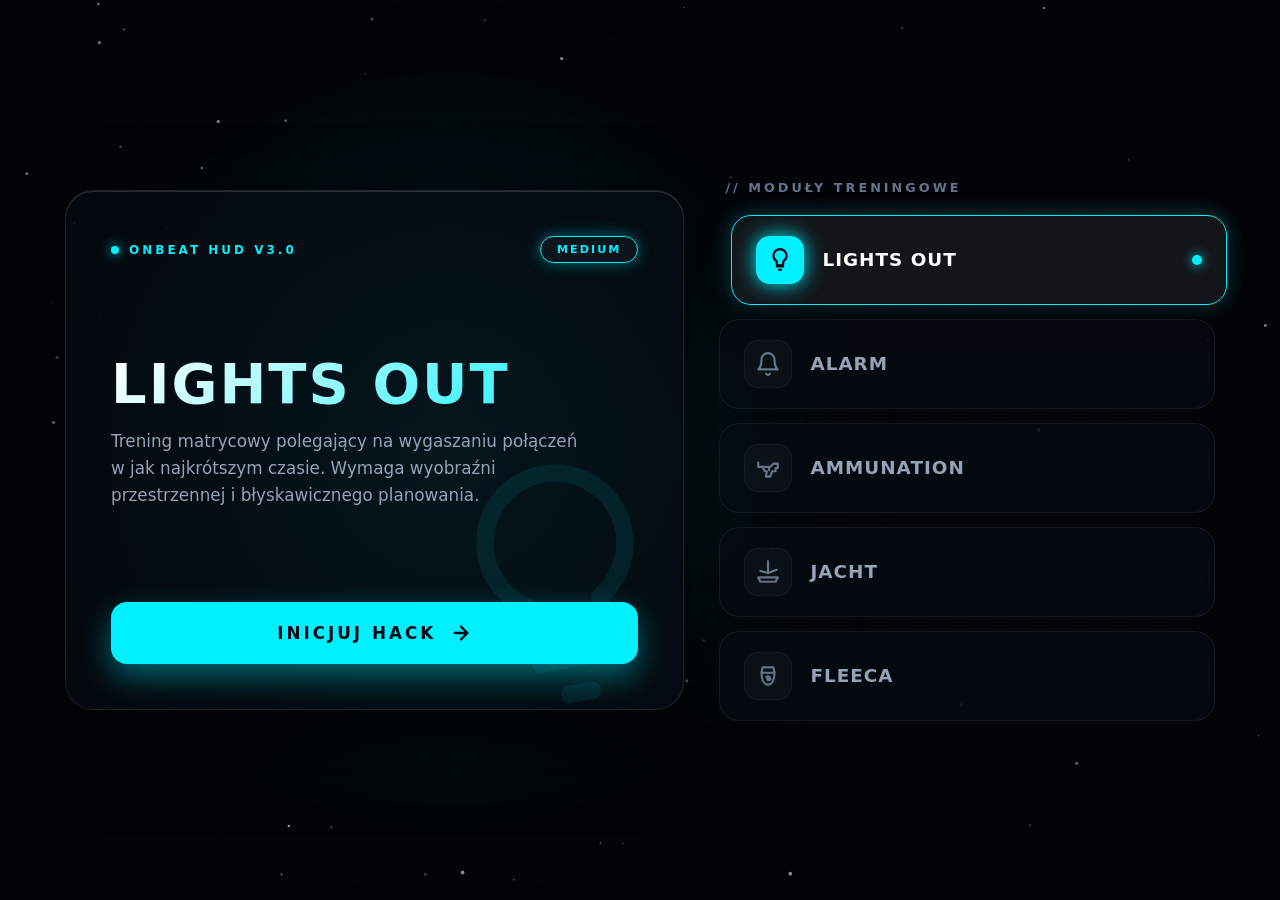
==== commit 2df30eea: "Update index.html" ====
--- a/index.html
+++ b/index.html
@@ -392,7 +392,7 @@
            data-diff="MEDIUM"
            data-color="#00f0ff"
            data-glow="rgba(0, 240, 255, 0.4)"
-           data-href="lightsout/index.html"
+           data-href="lights-out/index.html"
            data-svg='<path d="M9 18h6m-4 3h2M12 2a6 6 0 0 0-6 6c0 2.2 1.2 4.1 3 5.2V15a2 2 0 0 0 2 2h2a2 2 0 0 0 2-2v-1.8c1.8-1.1 3-3 3-5.2a6 6 0 0 0-6-6z"/>'>
         <div class="option-info">
           <div class="option-icon">
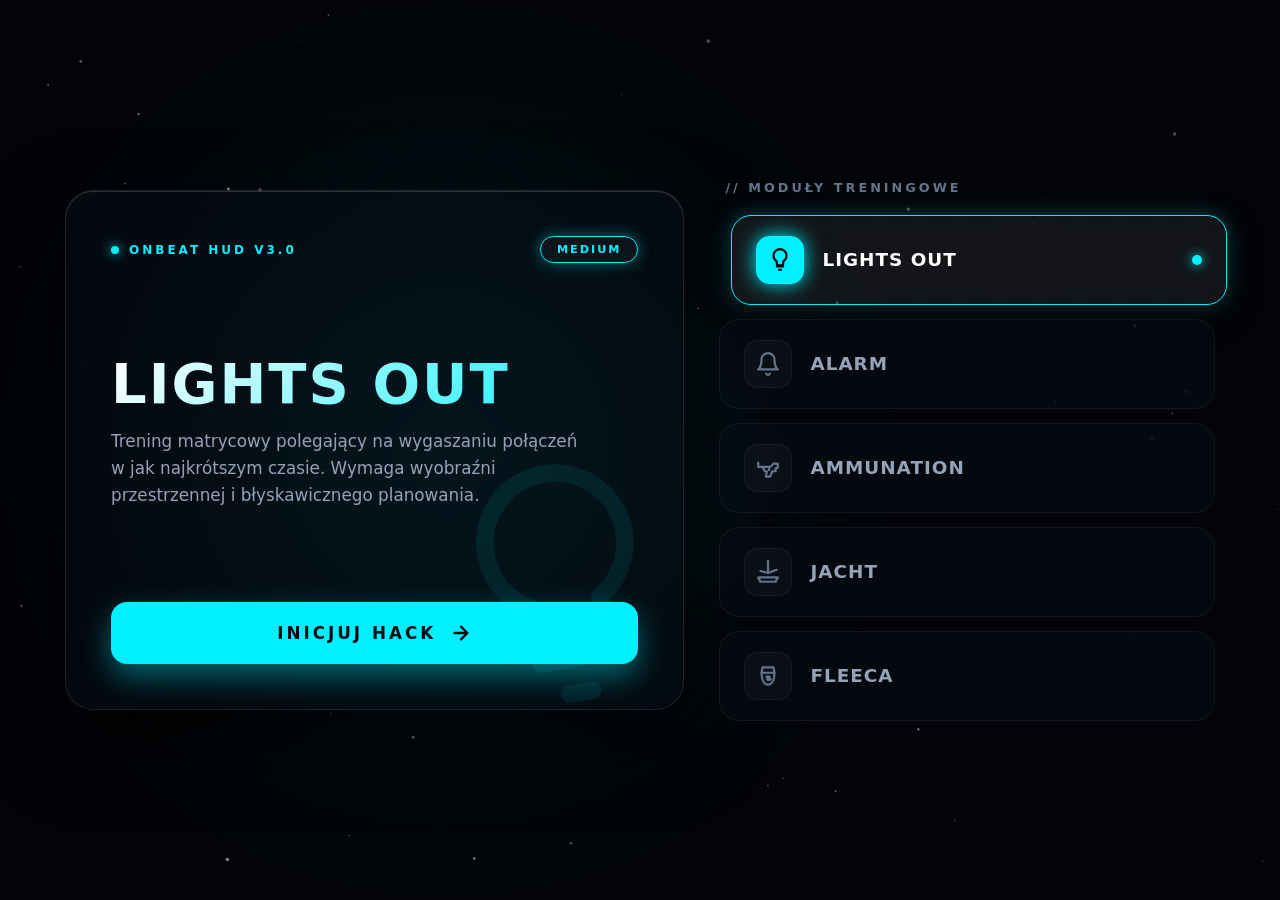
==== commit 10933ed5: "Update index.html" ====
--- a/index.html
+++ b/index.html
@@ -3,7 +3,7 @@
 <head>
   <meta charset="UTF-8">
   <meta name="viewport" content="width=device-width, initial-scale=1.0">
-  <title>ONBEAT.GG // CYBER SYSTEM 3.0</title>
+  <title>ONBEAT.GG // Hacks System</title>
   <style>
     :root {
       --primary: #00f0ff;
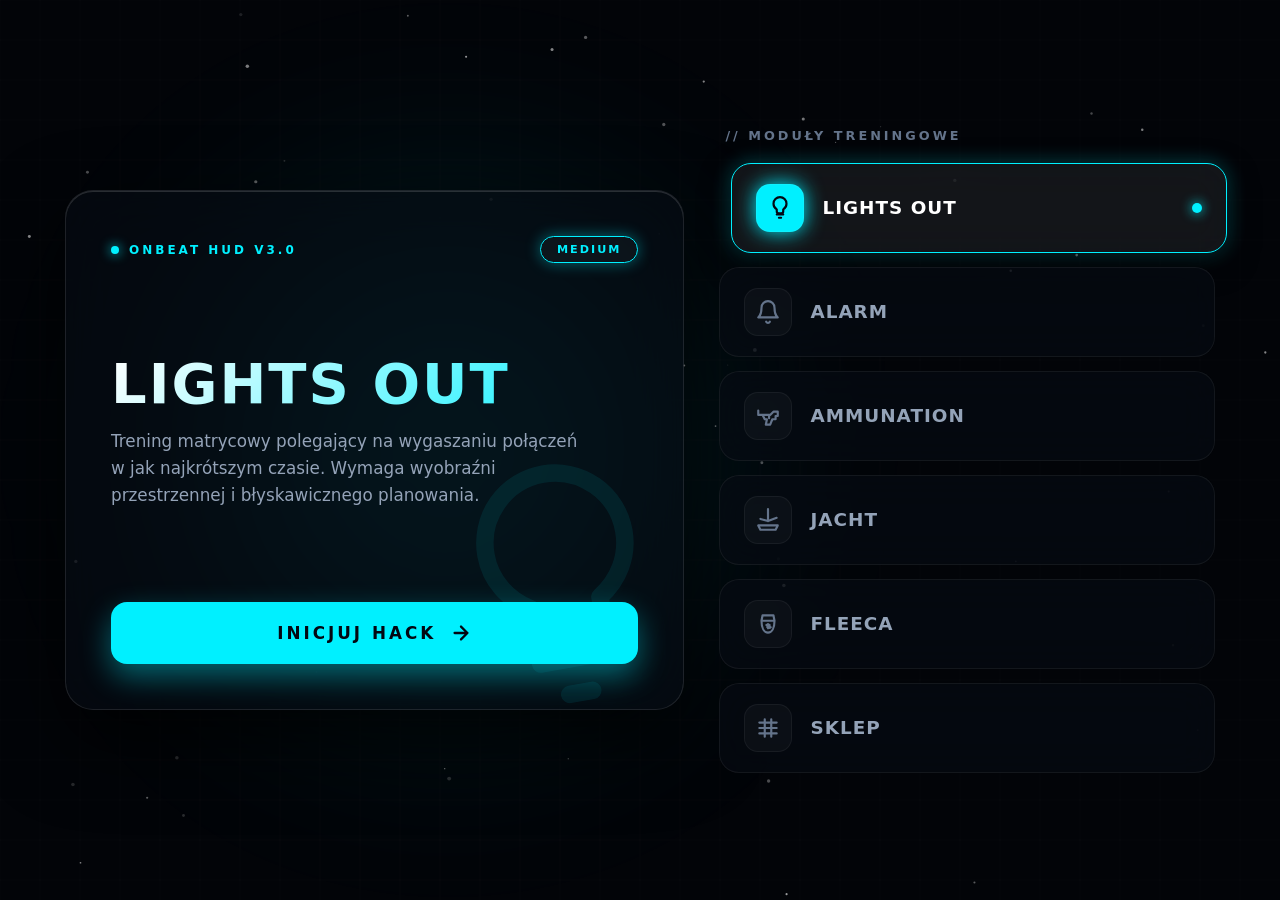
==== commit 664002f6: "Update index.html" ====
--- a/index.html
+++ b/index.html
@@ -485,6 +485,26 @@
         <div class="active-indicator"></div>
       </div>
 
+<!-- 6. Sklep (Klawiatura czasowa) -->
+<div class="option-card" style="--opt-color: #ff0055; --opt-glow: rgba(255, 0, 85, 0.3);" 
+     data-title="SKLEP" 
+     data-desc="Przełamywanie szyfru klawiatury cyfrowej. Przytrzymaj podświetloną cyfrę i puść idealnie w zielonej strefie paska."
+     data-diff="MEDIUM"
+     data-color="#ff0055"
+     data-glow="rgba(255, 0, 85, 0.4)"
+     data-href="sklep/index.html"
+     data-svg='<path d="M4 7h16M4 12h16M4 17h16M9 4v16M15 4v16"/>'>
+  <div class="option-info">
+    <div class="option-icon">
+      <svg viewBox="0 0 24 24" fill="none" stroke="currentColor" stroke-width="2" stroke-linecap="round" stroke-linejoin="round">
+        <path d="M4 7h16M4 12h16M4 17h16M9 4v16M15 4v16"/>
+      </svg>
+    </div>
+    <div class="option-name">SKLEP</div>
+  </div>
+  <div class="active-indicator"></div>
+</div>
+      
     </div>
 
   </div>
